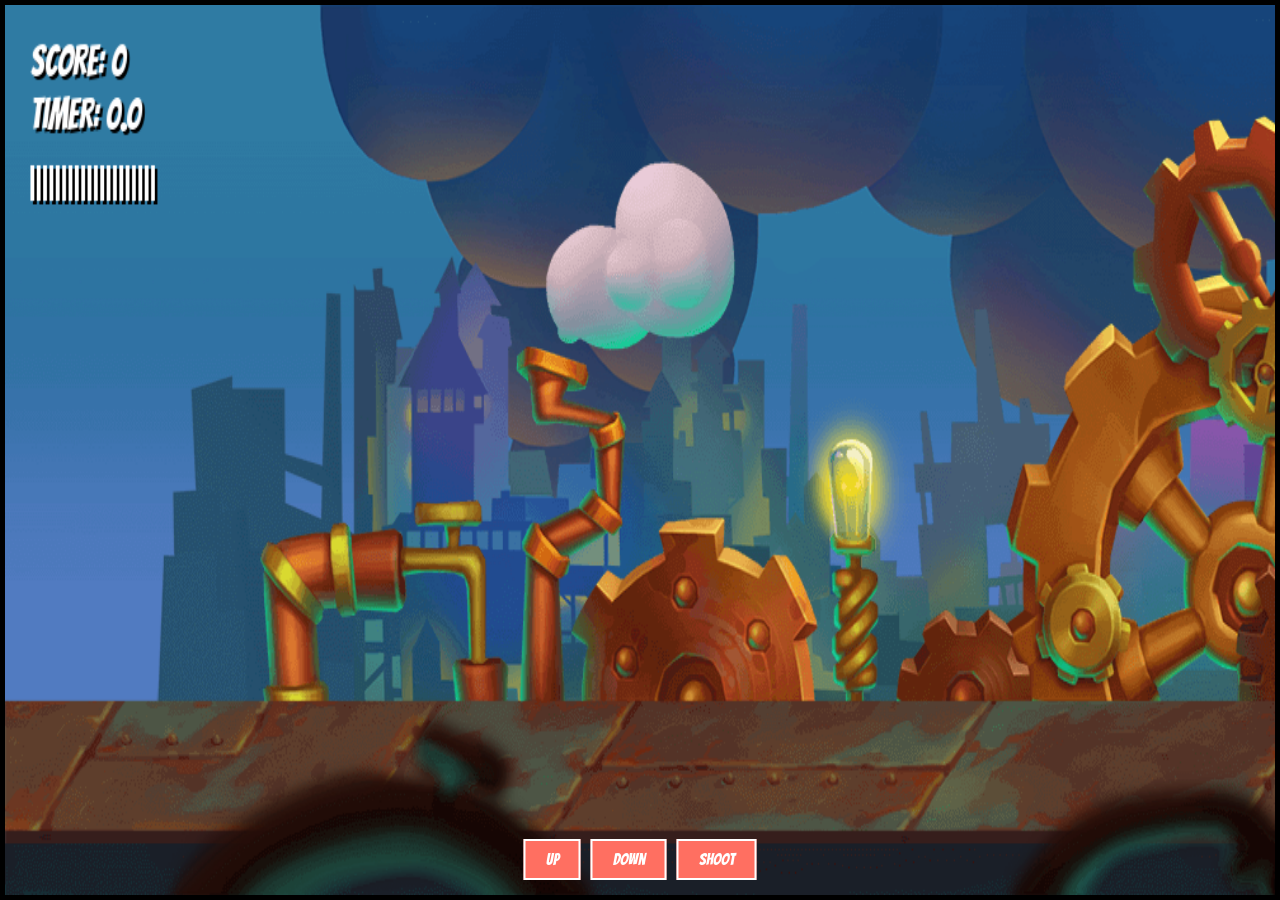
==== index.html @ 110110cc "Add files via upload" ====
<!DOCTYPE html>
<html lang="en">
<head>
    <meta charset="UTF-8">
    <meta http-equiv="X-UA-Compatible" content="IE=edge">
    <meta name="viewport" content="width=device-width, initial-scale=1.0">
    <title>Monster Battle Ground</title>
    <link rel="preconnect" href="https://fonts.googleapis.com">
    <link rel="preconnect" href="https://fonts.gstatic.com" crossorigin>
    <link href="https://fonts.googleapis.com/css2?family=Bangers&display=swap" rel="stylesheet">
    <link rel="stylesheet" href="style.css">
</head>
<body>
    <canvas id="canvas1"></canvas>
    <div class="controls">
        <button id="upButton">Up</button>
        <button id="downButton">Down</button>
        <button id="shootButton">Shoot</button>
    </div>
    <img id="player" src="Player.png" alt="Player character">
    <img id="angler1" src="angler1.png" alt="Angler 1 enemy">
    <img id="angler2" src="angler2.png" alt="Angler 2 enemy">
    <img id="lucky" src="lucky.png" alt="Lucky enemy">
    <img id="hivewhale" src="hivewhale.png" alt="Hivewhale enemy">
    <img id="projectile" src="projectile.png" alt="Projectile">
    <img id="gears" src="gears.png" alt="Gears">
    <img id="smokeExplosion" src="smokeExplosion.png" alt="Smoke explosion" hidden>
    <img id="fireExplosion" src="fireExplosion.png" alt="Fire explosion"hidden>
    <img id="layer1" src="layer1.png" alt="Background layer 1">
    <img id="layer2" src="layer2.png" alt="Background layer 2">
    <img id="layer3" src="layer3.png" alt="Background layer 3">
    <img id="layer4" src="layer4.png" alt="Background layer 4">

    <script src="script1.js" type="text/javascript"></script>
</body>
</html>
---- style.css ----
* {
    margin: 0;
    padding: 0;
    box-sizing: border-box;
}

#canvas1 {
    border: 5px solid black;
    position: absolute;
    top: 50%;
    left: 50%;
    transform: translate(-50%, -50%);
    background: #3691b0;
    max-width: 100%;
    max-height: 100%;
    width: 1500px;
    height: 1000px;
    font-family: 'Bangers', cursive;
}

#layer1,
#layer2,
#layer3,
#layer4,
#player,
#angler1,
#angler2,
#lucky,
#projectile,
#gears,
#hivewhale,
#drone,
#smokeExplosion,
#fireExplosion {
    display: none;
}

.controls {
    position: absolute;
    bottom: 20px;
    left: 50%;
    transform: translateX(-50%);
    display: flex;
    gap: 10px;
}

.controls button {
    padding: 10px 20px;
    font-size: 16px;
    font-family: 'Bangers', cursive;
    background: #ff6f61;
    border: 2px solid white;
    color: white;
    cursor: pointer;
    transition: background 0.3s ease;
}

.controls button:hover {
    background: #ff3b2f;
}
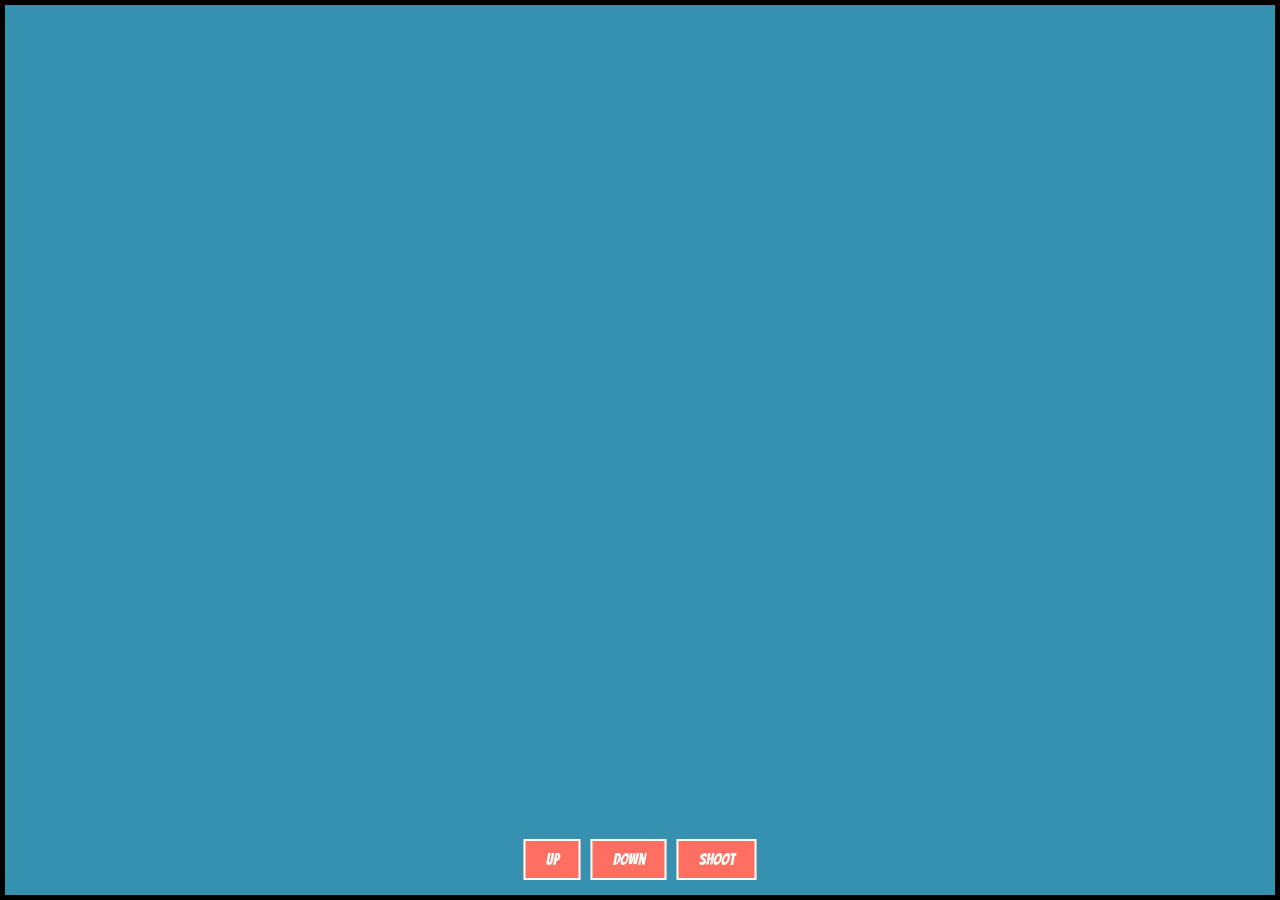
==== commit c90b6905: "Save latest game updates" ====
--- a/index.html
+++ b/index.html
@@ -17,7 +17,7 @@
         <button id="downButton">Down</button>
         <button id="shootButton">Shoot</button>
     </div>
-    <img id="player" src="Player.png" alt="Player character">
+    <img id="player" src="player.png" alt="Player character">
     <img id="angler1" src="angler1.png" alt="Angler 1 enemy">
     <img id="angler2" src="angler2.png" alt="Angler 2 enemy">
     <img id="lucky" src="lucky.png" alt="Lucky enemy">
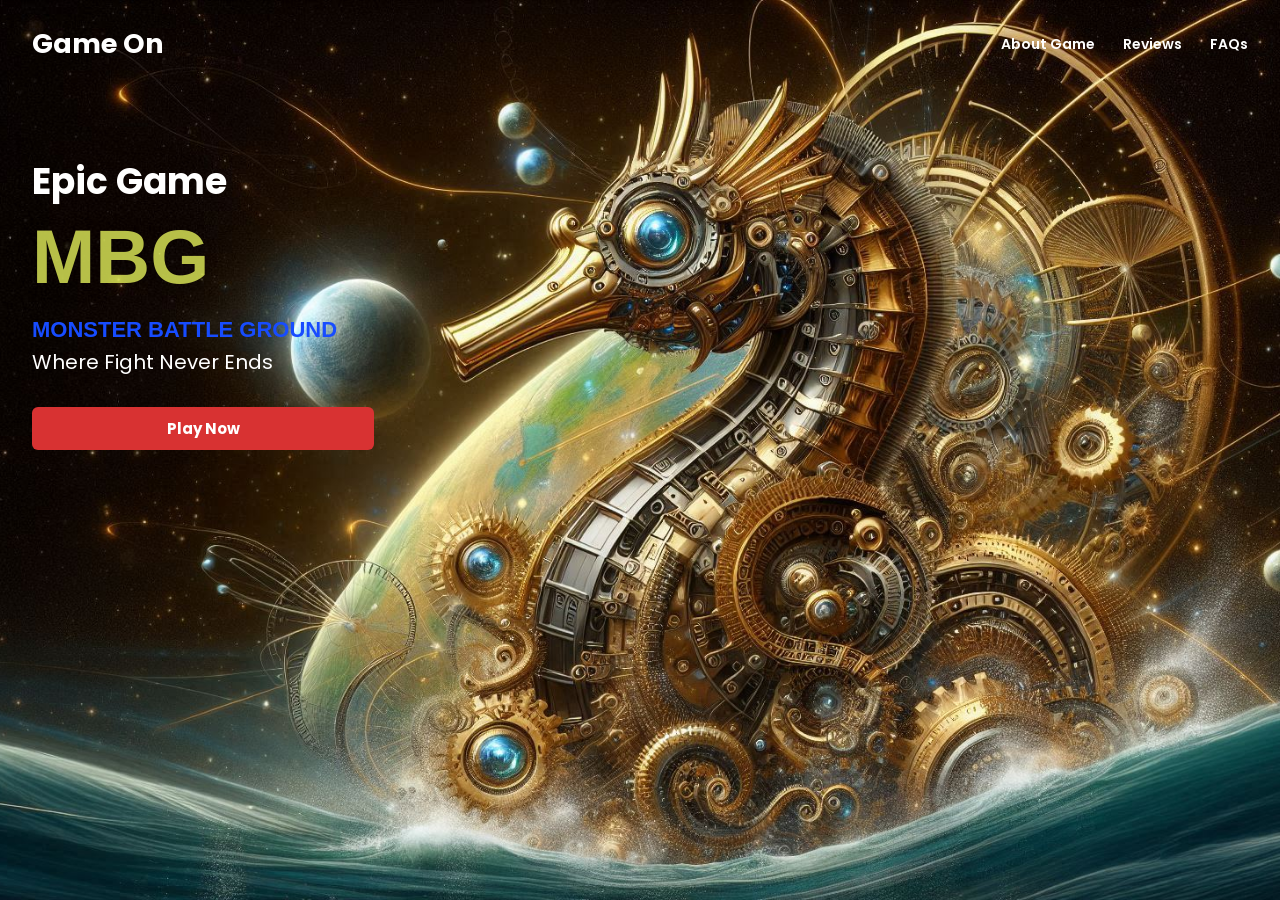
==== commit 808e5357: "Add public homepage entry point" ====
--- a/index.html
+++ b/index.html
@@ -1,36 +1,16 @@
-<!DOCTYPE html>
-<html lang="en">
-<head>
-    <meta charset="UTF-8">
-    <meta http-equiv="X-UA-Compatible" content="IE=edge">
-    <meta name="viewport" content="width=device-width, initial-scale=1.0">
-    <title>Monster Battle Ground</title>
-    <link rel="preconnect" href="https://fonts.googleapis.com">
-    <link rel="preconnect" href="https://fonts.gstatic.com" crossorigin>
-    <link href="https://fonts.googleapis.com/css2?family=Bangers&display=swap" rel="stylesheet">
-    <link rel="stylesheet" href="style.css">
-</head>
-<body>
-    <canvas id="canvas1"></canvas>
-    <div class="controls">
-        <button id="upButton">Up</button>
-        <button id="downButton">Down</button>
-        <button id="shootButton">Shoot</button>
-    </div>
-    <img id="player" src="player.png" alt="Player character">
-    <img id="angler1" src="angler1.png" alt="Angler 1 enemy">
-    <img id="angler2" src="angler2.png" alt="Angler 2 enemy">
-    <img id="lucky" src="lucky.png" alt="Lucky enemy">
-    <img id="hivewhale" src="hivewhale.png" alt="Hivewhale enemy">
-    <img id="projectile" src="projectile.png" alt="Projectile">
-    <img id="gears" src="gears.png" alt="Gears">
-    <img id="smokeExplosion" src="smokeExplosion.png" alt="Smoke explosion" hidden>
-    <img id="fireExplosion" src="fireExplosion.png" alt="Fire explosion"hidden>
-    <img id="layer1" src="layer1.png" alt="Background layer 1">
-    <img id="layer2" src="layer2.png" alt="Background layer 2">
-    <img id="layer3" src="layer3.png" alt="Background layer 3">
-    <img id="layer4" src="layer4.png" alt="Background layer 4">
-
-    <script src="script1.js" type="text/javascript"></script>
-</body>
-</html>+<!DOCTYPE html>
+<html lang="en">
+<head>
+  <meta charset="UTF-8">
+  <meta name="viewport" content="width=device-width, initial-scale=1.0">
+  <title>Monster Battle Ground</title>
+  <meta http-equiv="refresh" content="0; url=home/index.html">
+</head>
+<body>
+  <p>Opening Monster Battle Ground…</p>
+  <a href="home/index.html">Open the homepage</a>
+  <script>
+    window.location.replace("home/index.html");
+  </script>
+</body>
+</html>
